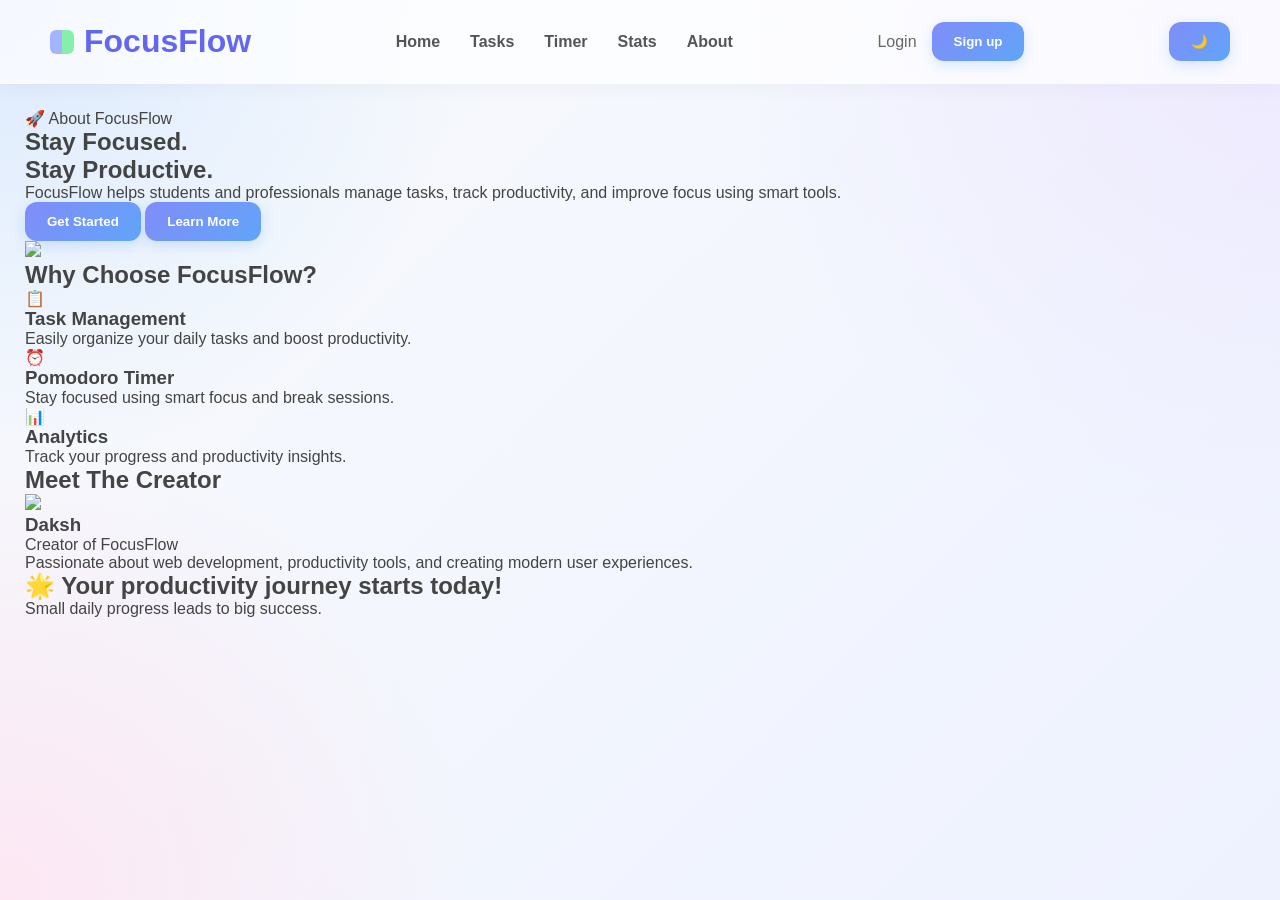
==== about.html @ 935001d3 "upload" ====
<!DOCTYPE html>
<html lang="en">
<head>
    <meta charset="UTF-8">
    <meta name="viewport" content="width=device-width, initial-scale=1.0">
    <title>about</title>
    <link rel="stylesheet" href="style3.css">

</head>
<body>
    <header class="header">
  <div class="logo">
    <div class="logo-box"></div> 
    <div>FocusFlow</div>
</div>
  <nav class="nav" id="navMenu">
    <a href="index.html">Home</a>
    <a href="tasks.html">Tasks</a>
    <a href="timer.html">Timer</a>
    <a href="stats.html">Stats</a>
    <a href="about.html">About</a>
  </nav>
  <div class="right">
    <a href="login.html" class="login">Login</a>
    <button class="signup"
onclick="window.location.href='signup.html'">
  Sign up
</button>
  </div>

  <div class="actions">
    <button id="themeToggle">🌙</button>
    <div class="menu-toggle" id="menuToggle"></div>
  </div>
</header>
<main class="container">

<!-- ABOUT HERO -->

<section class="about-hero">

  <div class="about-left">

    <div class="about-badge">
      🚀 About FocusFlow
    </div>

    <h1 class="about-title">

      Stay Focused.<br>
      Stay Productive.

    </h1>

    <p class="about-text">

      FocusFlow helps students and professionals
      manage tasks, track productivity,
      and improve focus using smart tools.

    </p>

    <div class="about-buttons">

      <button class="hero-btn" id="getStartedBtn">
  Get Started
</button>

<button class="hero-btn-outline" id="learnMoreBtn">
  Learn More
</button>

    </div>

  </div>

  <div class="about-right">

    <img
      src="https://cdn-icons-png.flaticon.com/512/4140/4140048.png"
      class="about-image"
    >

  </div>

</section>
<!-- FEATURES -->

<section class="features-section">

  <h2 class="section-title">

    Why Choose FocusFlow?

  </h2>

  <div class="features-grid">

    <!-- FEATURE -->

    <div class="feature-card">

      <div class="feature-icon">
        📋
      </div>

      <h3>Task Management</h3>

      <p>

        Easily organize your daily tasks
        and boost productivity.

      </p>

    </div>

    <!-- FEATURE -->

    <div class="feature-card">

      <div class="feature-icon">
        ⏰
      </div>

      <h3>Pomodoro Timer</h3>

      <p>

        Stay focused using smart
        focus and break sessions.

      </p>

    </div>

    <!-- FEATURE -->

    <div class="feature-card">

      <div class="feature-icon">
        📊
      </div>

      <h3>Analytics</h3>

      <p>

        Track your progress and
        productivity insights.

      </p>

    </div>

  </div>

</section>
<!-- TEAM SECTION -->

<section class="team-section">

  <h2 class="section-title">

    Meet The Creator

  </h2>

  <div class="team-card">

    <img
      src="https://cdn-icons-png.flaticon.com/512/3135/3135715.png"
      class="team-image"
    >

    <h3>

      Daksh

    </h3>

    <p>

      Creator of FocusFlow

    </p>

    <p class="team-desc">

      Passionate about web development,
      productivity tools, and creating
      modern user experiences.

    </p>

  </div>

</section>
<!-- MOTIVATION -->

<section class="motivation-section">

  <div class="motivation-card">

    <h2>

      🌟 Your productivity journey starts today!

    </h2>

    <p>

      Small daily progress leads to big success.

    </p>

  </div>

</section>

</main>

<script src="script3.js"></script>

</body>
</html>
---- style3.css ----
/* =========================
   GLOBAL RESET
========================= */

*{
  margin:0;
  padding:0;
  box-sizing:border-box;
  font-family:'Segoe UI',sans-serif;
}

/* =========================
   BODY / BACKGROUND
========================= */

body{
  min-height:100vh;
  color:#444;

  background:
    radial-gradient(circle at top left, #dbeafe 0%, transparent 30%),
    radial-gradient(circle at top right, #ede9fe 0%, transparent 35%),
    radial-gradient(circle at bottom left, #fce7f3 0%, transparent 30%),
    linear-gradient(135deg, #f8fafc, #eef2ff);

  background-attachment:fixed;
  overflow-x:hidden;
}

/* =========================
   HEADER
========================= */

.header{
  display:flex;
  align-items:center;
  justify-content:space-between;

  padding:22px 50px;

  background:rgba(255,255,255,0.7);

  backdrop-filter:blur(18px);

  border-bottom:1px solid rgba(255,255,255,0.4);

  position:sticky;
  top:0;
  z-index:100;

  box-shadow:0 4px 20px rgba(0,0,0,0.04);
}

/* =========================
   LOGO
========================= */

.logo{
  display:flex;
  align-items:center;
  gap:10px;

  font-size:2rem;
  font-weight:bold;

  color:#6366f1;
}

.logo-box{
  width:24px;
  height:24px;

  border-radius:6px;

  background:linear-gradient(
    to right,
    #a5b4fc 50%,
    #86efac 50%
  );
}

/* =========================
   NAVBAR
========================= */

.nav{
  display:flex;
  gap:30px;
}

.nav a{
  text-decoration:none;
  color:#555;
  font-weight:600;

  transition:0.3s;
}

.nav a:hover{
  color:#6366f1;
}

/* =========================
   RIGHT SECTION
========================= */

.right{
  display:flex;
  align-items:center;
  gap:15px;
}

.login{
  text-decoration:none;
  color:#666;
}

/* =========================
   BUTTONS
========================= */

button,
.primary,
.signup,
.secondary{
  padding:12px 22px;

  border:none;
  border-radius:12px;

  cursor:pointer;

  font-weight:600;

  transition:all 0.3s ease;
}

/* Primary */

button,
.primary,
.signup{
  background:linear-gradient(
    135deg,
    #818cf8,
    #60a5fa
  );

  color:white;

  box-shadow:0 4px 14px rgba(96,165,250,0.25);
}

button:hover,
.primary:hover,
.signup:hover{
  transform:translateY(-2px);

  box-shadow:0 8px 20px rgba(96,165,250,0.35);
}

/* Secondary */

.secondary{
  background:white;

  color:#6366f1;

  border:1px solid #c7d2fe;
}

/* =========================
   CONTAINER
========================= */

.container{
  padding:25px;
}

/* =========================
   CARD DESIGN
========================= */

.card,
.extra-card,
.chart-box,
.insights-box,
.summary,
.progress-section,
.settings-card{

  background:rgba(255,255,255,0.75);

  backdrop-filter:blur(14px);

  border:1px solid rgba(255,255,255,0.3);

  border-radius:22px;

  padding:25px;

  margin-bottom:20px;

  box-shadow:
    0 8px 30px rgba(0,0,0,0.06),
    inset 0 1px 1px rgba(255,255,255,0.5);

  transition:0.3s ease;
}

.card:hover{
  transform:translateY(-4px);

  box-shadow:
    0 12px 35px rgba(0,0,0,0.08),
    inset 0 1px 1px rgba(255,255,255,0.6);
}

/* =========================
   HERO SECTION
========================= */

.hero{
  text-align:center;
  padding:90px 20px;
}

.hero h1{
  font-size:3.5rem;
  margin-bottom:20px;

  color:#5f6ee6;
}

.hero p{
  color:#777;

  max-width:650px;

  margin:auto;

  line-height:1.7;
}

/* =========================
   TAGS
========================= */

.tags{
  display:flex;
  justify-content:center;
  gap:12px;

  margin-bottom:25px;
}

.tags span{
  background:#f5f7ff;

  padding:10px 18px;

  border-radius:30px;

  color:#6b7280;
}

/* =========================
   INPUTS
========================= */

input,
select{
  padding:12px;

  border-radius:10px;

  border:1px solid #e5e7eb;

  background:white;

  outline:none;
}

input:focus,
select:focus{
  border-color:#818cf8;

  box-shadow:0 0 0 4px rgba(129,140,248,0.15);
}

/* =========================
   INPUT BOX
========================= */

.input-box{
  display:flex;
  justify-content:center;
  gap:10px;

  margin-top:25px;
}

/* =========================
   TASKS
========================= */

.task-input{
  display:flex;
  gap:10px;

  margin-bottom:20px;
}

.task-item{
  background:#f9fafb;

  border-radius:14px;

  padding:15px;

  margin-bottom:12px;

  transition:0.3s;
}

.task-item:hover{
  transform:translateY(-2px);

  background:#f3f4f6;
}

.completed{
  text-decoration:line-through;
  opacity:0.6;
}

/* =========================
   PROGRESS BAR
========================= */

.progress-bar{
  width:100%;
  height:12px;

  background:#edf2f7;

  border-radius:20px;

  overflow:hidden;
}

#progressFill{
  height:100%;
  width:0%;

  background:linear-gradient(
    90deg,
    #a5b4fc,
    #93c5fd
  );
}

/* =========================
   TIMER PAGE
========================= */

.timer-container{
  text-align:center;
  padding:50px;
}

/* Big Circle */

.timer-circle{
  width:280px;
  height:280px;

  border-radius:50%;

  background:
    linear-gradient(
      145deg,
      rgba(255,255,255,0.8),
      rgba(255,255,255,0.4)
    );

  border:10px solid rgba(255,255,255,0.5);

  backdrop-filter:blur(15px);

  display:flex;
  justify-content:center;
  align-items:center;

  margin:30px auto;

  font-size:3.5rem;
  font-weight:bold;

  color:#5b67d8;

  box-shadow:
    0 10px 30px rgba(0,0,0,0.08),
    inset 0 2px 6px rgba(255,255,255,0.7);
}

.controls button,
.modes button{
  margin:8px;
}

/* =========================
   QUOTE
========================= */

.quote{
  margin-top:20px;

  color:#888;

  font-style:italic;
}

/* =========================
   STATS
========================= */

.stats-grid{
  display:grid;
  grid-template-columns:repeat(4,1fr);

  gap:20px;
}

.card p{
  font-size:24px;
  font-weight:bold;

  color:#7c8cf8;
}

.stats-top{
  display:flex;
  gap:20px;
}

/* Chart */

.chart{
  display:flex;
  align-items:flex-end;

  gap:10px;

  height:160px;
}

.bar{
  flex:1;

  background:linear-gradient(
    180deg,
    #c4b5fd,
    #93c5fd
  );

  border-radius:8px;

  color:white;

  display:flex;
  align-items:flex-end;
  justify-content:center;

  padding-bottom:6px;
}

/* =========================
   SETTINGS
========================= */

.settings-grid{
  display:grid;
  grid-template-columns:repeat(2,1fr);

  gap:20px;
}

/* =========================
   FOOTER
========================= */

.footer{
  display:grid;
  grid-template-columns:repeat(auto-fit,minmax(150px,1fr));

  gap:30px;

  padding:50px;

  background:rgba(255,255,255,0.5);

  margin-top:50px;
}

.footer h4{
  margin-bottom:12px;

  color:#555;
}

.footer p{
  color:#888;

  margin:6px 0;
}

/* =========================
   DARK MODE
========================= */

.dark{
  background:#1f2937;
  color:white;
}

.dark .card,
.dark .settings-card{
  background:#374151;
  color:white;
}

/* =========================
   MOBILE RESPONSIVE
========================= */

@media(max-width:768px){

  .header{
    flex-direction:column;
    gap:15px;
  }

  .nav{
    flex-wrap:wrap;
    justify-content:center;
  }

  .stats-grid,
  .settings-grid,
  .stats-top{
    grid-template-columns:1fr;
    flex-direction:column;
  }

  .hero h1{
    font-size:2.4rem;
  }

  .input-box,
  .task-input{
    flex-direction:column;
  }

  .timer-circle{
    width:220px;
    height:220px;

    font-size:2.7rem;
  }
}
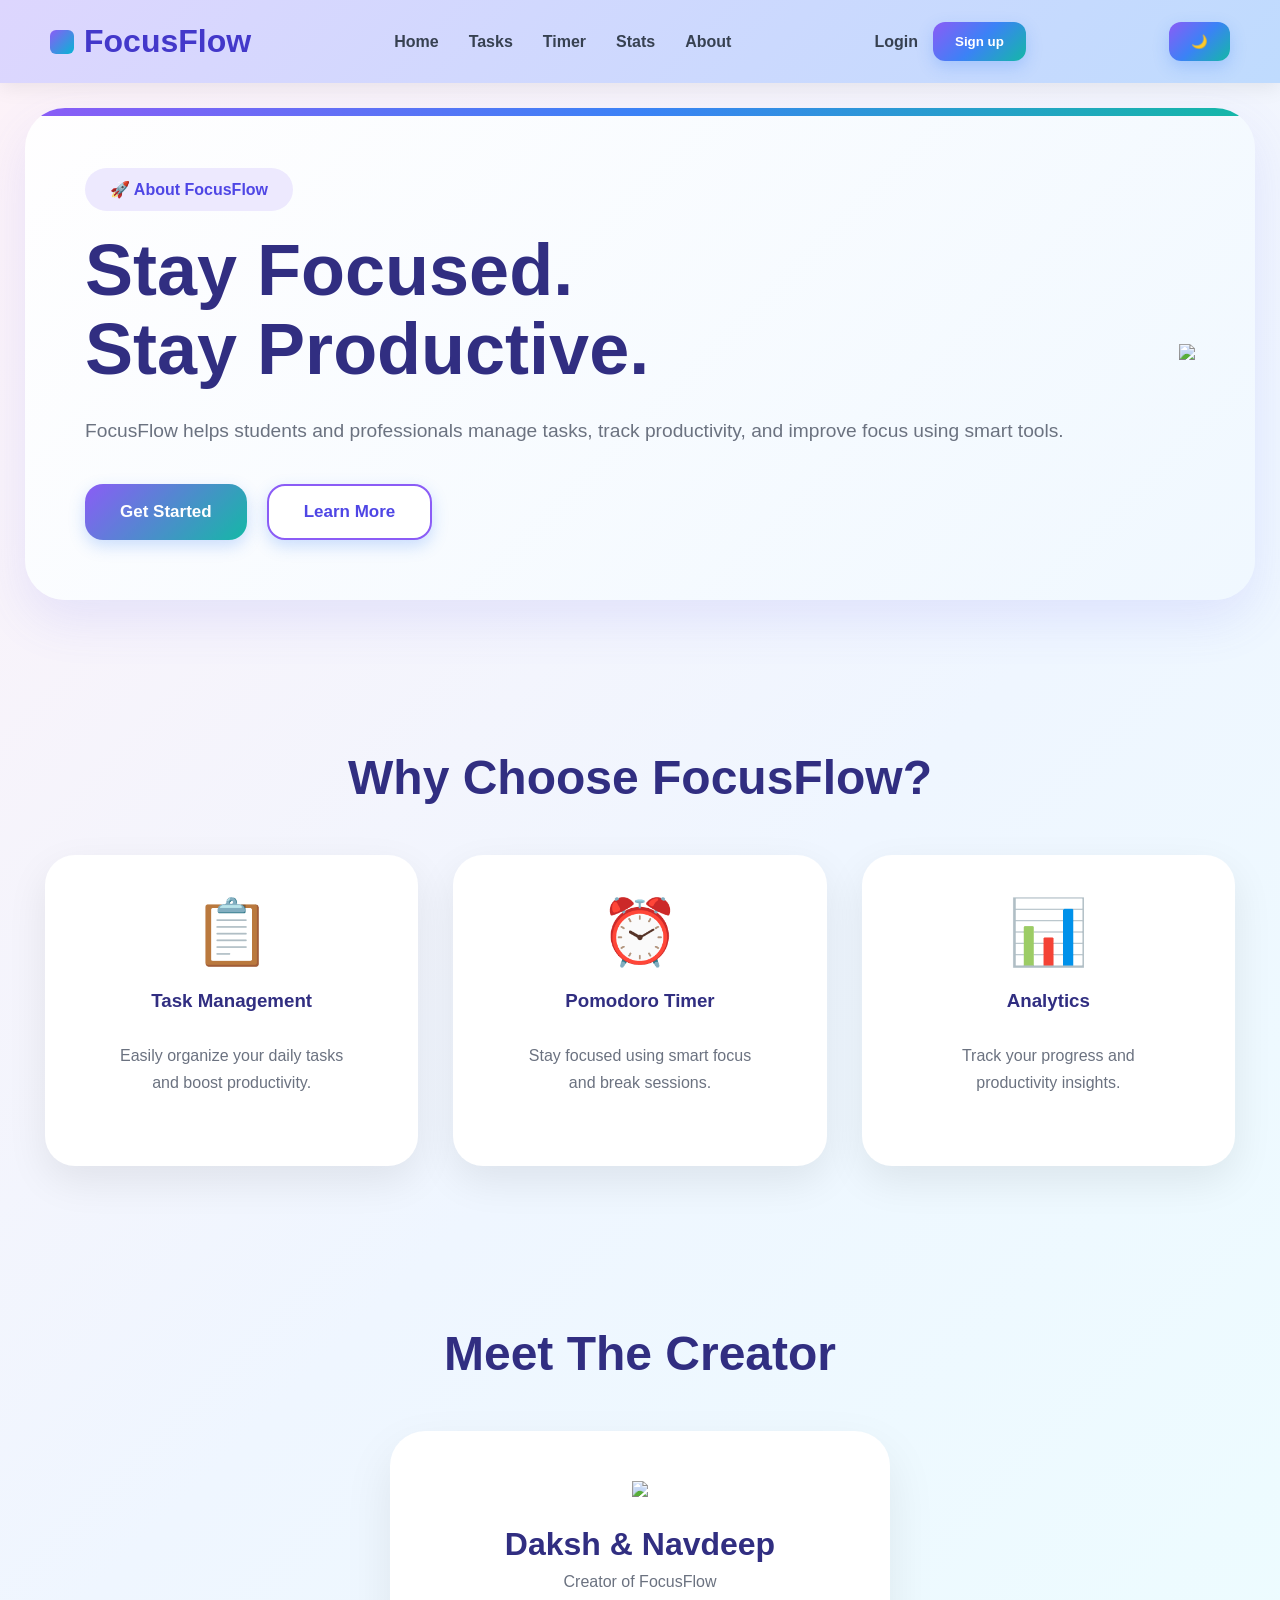
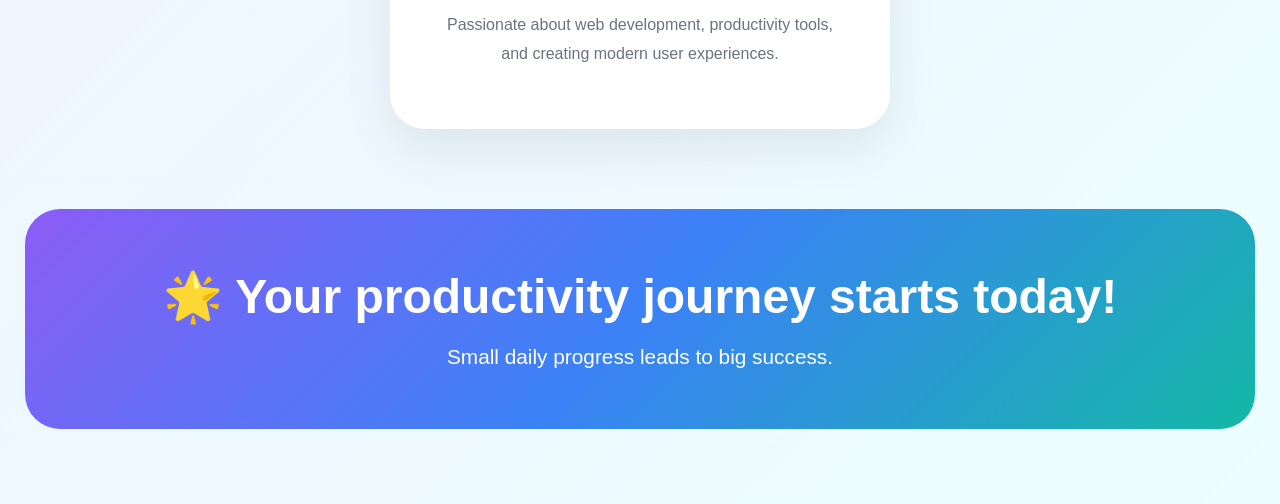
==== commit 5120f2bd: "Update about.html" ====
--- a/about.html
+++ b/about.html
@@ -175,7 +175,7 @@
 
     <h3>
 
-      Daksh
+      Daksh & Navdeep
 
     </h3>
 
@@ -223,4 +223,4 @@
 <script src="script3.js"></script>
 
 </body>
-</html>+</html>
--- a/style3.css
+++ b/style3.css
@@ -1,6 +1,10 @@
 /* =========================
    GLOBAL RESET
 ========================= */
+
+/* =========================================
+   GLOBAL RESET
+========================================= */
 
 *{
   margin:0;
@@ -9,159 +13,218 @@
   font-family:'Segoe UI',sans-serif;
 }
 
-/* =========================
-   BODY / BACKGROUND
-========================= */
+/* =========================================
+   BODY
+========================================= */
+
+
+#loader{
+
+  position:fixed;
+
+  top:0;
+  left:0;
+
+  width:100%;
+  height:100%;
+
+  background:white;
+
+  display:flex;
+  justify-content:center;
+  align-items:center;
+
+  z-index:9999;
+
+  font-size:3rem;
+
+  color:#4f46e5;
+}
 
 body{
+
   min-height:100vh;
+
   color:#444;
 
   background:
-    radial-gradient(circle at top left, #dbeafe 0%, transparent 30%),
-    radial-gradient(circle at top right, #ede9fe 0%, transparent 35%),
-    radial-gradient(circle at bottom left, #fce7f3 0%, transparent 30%),
-    linear-gradient(135deg, #f8fafc, #eef2ff);
+
+    linear-gradient(
+      135deg,
+      #fff1f2,
+      #eef2ff,
+      #ecfeff
+    );
 
   background-attachment:fixed;
+
   overflow-x:hidden;
 }
 
-/* =========================
+/* =========================================
    HEADER
-========================= */
+========================================= */
 
 .header{
+
   display:flex;
+
   align-items:center;
+
   justify-content:space-between;
 
   padding:22px 50px;
 
-  background:rgba(255,255,255,0.7);
-
-  backdrop-filter:blur(18px);
-
-  border-bottom:1px solid rgba(255,255,255,0.4);
+  background:
+
+    linear-gradient(
+      135deg,
+      #ddd6fe,
+      #bfdbfe
+    );
 
   position:sticky;
+
   top:0;
+
   z-index:100;
 
-  box-shadow:0 4px 20px rgba(0,0,0,0.04);
-}
-
-/* =========================
+  box-shadow:
+    0 4px 20px rgba(0,0,0,0.08);
+}
+
+/* =========================================
    LOGO
-========================= */
+========================================= */
 
 .logo{
+
   display:flex;
+
   align-items:center;
+
   gap:10px;
 
   font-size:2rem;
+
   font-weight:bold;
 
-  color:#6366f1;
+  color:#4338ca;
 }
 
 .logo-box{
+
   width:24px;
+
   height:24px;
 
   border-radius:6px;
 
-  background:linear-gradient(
-    to right,
-    #a5b4fc 50%,
-    #86efac 50%
-  );
-}
-
-/* =========================
+  background:
+
+    linear-gradient(
+      135deg,
+      #8b5cf6,
+      #06b6d4
+    );
+}
+
+/* =========================================
    NAVBAR
-========================= */
+========================================= */
 
 .nav{
+
   display:flex;
+
   gap:30px;
 }
 
 .nav a{
+
   text-decoration:none;
-  color:#555;
+
+  color:#374151;
+
   font-weight:600;
 
   transition:0.3s;
 }
 
 .nav a:hover{
-  color:#6366f1;
-}
-
-/* =========================
+
+  color:#7c3aed;
+}
+
+/* =========================================
    RIGHT SECTION
-========================= */
+========================================= */
 
 .right{
+
   display:flex;
+
   align-items:center;
+
   gap:15px;
 }
 
 .login{
+
   text-decoration:none;
-  color:#666;
-}
-
-/* =========================
+
+  color:#374151;
+
+  font-weight:600;
+}
+
+/* =========================================
    BUTTONS
-========================= */
-
-button,
-.primary,
-.signup,
-.secondary{
-  padding:12px 22px;
-
-  border:none;
-  border-radius:12px;
-
-  cursor:pointer;
-
-  font-weight:600;
-
-  transition:all 0.3s ease;
-}
-
-/* Primary */
+========================================= */
 
 button,
 .primary,
 .signup{
-  background:linear-gradient(
-    135deg,
-    #818cf8,
-    #60a5fa
-  );
+
+  padding:12px 22px;
+
+  border:none;
+
+  border-radius:12px;
+
+  cursor:pointer;
+
+  font-weight:600;
 
   color:white;
 
-  box-shadow:0 4px 14px rgba(96,165,250,0.25);
+  background:
+
+    linear-gradient(
+      135deg,
+      #8b5cf6,
+      #3b82f6,
+      #14b8a6
+    );
+
+  transition:0.3s ease;
+
+  box-shadow:
+    0 6px 16px rgba(59,130,246,0.25);
 }
 
 button:hover,
 .primary:hover,
 .signup:hover{
+
   transform:translateY(-2px);
 
-  box-shadow:0 8px 20px rgba(96,165,250,0.35);
-}
-
-/* Secondary */
+  box-shadow:
+    0 10px 24px rgba(59,130,246,0.35);
+}
 
 .secondary{
+
   background:white;
 
   color:#6366f1;
@@ -169,112 +232,205 @@
   border:1px solid #c7d2fe;
 }
 
-/* =========================
+/* =========================================
    CONTAINER
-========================= */
+========================================= */
 
 .container{
+
   padding:25px;
 }
 
-/* =========================
+/* =========================================
    CARD DESIGN
-========================= */
-
-.card,
-.extra-card,
-.chart-box,
-.insights-box,
-.summary,
-.progress-section,
-.settings-card{
-
-  background:rgba(255,255,255,0.75);
-
-  backdrop-filter:blur(14px);
-
-  border:1px solid rgba(255,255,255,0.3);
-
-  border-radius:22px;
-
-  padding:25px;
+========================================= */
+
+/* =========================================
+   HOME PAGE CARDS
+========================================= */
+
+.card{
+
+  position:relative;
+
+  overflow:hidden;
+
+  padding:40px;
+
+  margin-bottom:35px;
+
+  border-radius:30px;
+
+  background:
+
+    linear-gradient(
+      135deg,
+      rgba(255,255,255,0.95),
+      rgba(240,245,255,0.92)
+    );
+
+  border:1px solid rgba(255,255,255,0.5);
+
+  backdrop-filter:blur(20px);
+
+  box-shadow:
+    0 12px 35px rgba(99,102,241,0.12);
+
+  transition:0.4s ease;
+}
+
+/* Hover Effect */
+
+.card:hover{
+
+  transform:
+    translateY(-8px)
+    scale(1.01);
+
+  box-shadow:
+    0 18px 45px rgba(99,102,241,0.2);
+}
+
+/* Top Glow */
+
+.card::before{
+
+  content:"";
+
+  position:absolute;
+
+  top:0;
+  left:0;
+
+  width:100%;
+  height:8px;
+
+  background:
+
+    linear-gradient(
+      90deg,
+      #8b5cf6,
+      #3b82f6,
+      #06b6d4,
+      #14b8a6
+    );
+}
+
+/* Headings */
+
+.card h1{
+
+  font-size:4rem;
 
   margin-bottom:20px;
 
-  box-shadow:
-    0 8px 30px rgba(0,0,0,0.06),
-    inset 0 1px 1px rgba(255,255,255,0.5);
-
-  transition:0.3s ease;
-}
-
-.card:hover{
-  transform:translateY(-4px);
-
-  box-shadow:
-    0 12px 35px rgba(0,0,0,0.08),
-    inset 0 1px 1px rgba(255,255,255,0.6);
-}
-
-/* =========================
-   HERO SECTION
-========================= */
-
-.hero{
-  text-align:center;
-  padding:90px 20px;
-}
-
-.hero h1{
-  font-size:3.5rem;
+  color:#312e81;
+
+  letter-spacing:1px;
+}
+
+.card h2{
+
+  font-size:2.3rem;
+
   margin-bottom:20px;
 
-  color:#5f6ee6;
-}
-
-.hero p{
-  color:#777;
-
-  max-width:650px;
-
-  margin:auto;
-
-  line-height:1.7;
-}
-
-/* =========================
-   TAGS
-========================= */
-
-.tags{
-  display:flex;
-  justify-content:center;
-  gap:12px;
-
-  margin-bottom:25px;
-}
-
-.tags span{
-  background:#f5f7ff;
-
-  padding:10px 18px;
-
-  border-radius:30px;
+  color:#4338ca;
+}
+
+/* Paragraphs */
+
+.card p{
+
+  font-size:1.25rem;
+
+  line-height:1.8;
 
   color:#6b7280;
-}
-
-/* =========================
+
+  font-weight:500;
+}
+
+/* Stats Text */
+
+.card span{
+
+  color:#7c3aed;
+
+  font-weight:bold;
+
+  font-size:1.5rem;
+}
+
+/* Quick Stats Layout */
+
+.card:nth-child(2){
+
+  background:
+
+    linear-gradient(
+      135deg,
+      #f5f3ff,
+      #eff6ff,
+      #ecfeff
+    );
+}
+
+/* Welcome Card */
+
+.card:nth-child(1){
+
+  background:
+
+    linear-gradient(
+      135deg,
+      #ffffff,
+      #fdf4ff,
+      #eef2ff
+    );
+}
+
+
+/* =========================================
+   SMOOTH ENTRY ANIMATION
+========================================= */
+
+.card{
+
+  animation:fadeUp 0.8s ease;
+}
+
+@keyframes fadeUp{
+
+  from{
+
+    opacity:0;
+
+    transform:
+      translateY(30px);
+  }
+
+  to{
+
+    opacity:1;
+
+    transform:
+      translateY(0);
+  }
+}
+
+/* =========================================
    INPUTS
-========================= */
+========================================= */
 
 input,
 select{
+
   padding:12px;
 
   border-radius:10px;
 
-  border:1px solid #e5e7eb;
+  border:1px solid #dbeafe;
 
   background:white;
 
@@ -283,35 +439,43 @@
 
 input:focus,
 select:focus{
-  border-color:#818cf8;
-
-  box-shadow:0 0 0 4px rgba(129,140,248,0.15);
-}
-
-/* =========================
+
+  border-color:#8b5cf6;
+
+  box-shadow:
+    0 0 0 4px rgba(139,92,246,0.15);
+}
+
+/* =========================================
    INPUT BOX
-========================= */
+========================================= */
 
 .input-box{
+
   display:flex;
+
   justify-content:center;
+
   gap:10px;
 
   margin-top:25px;
 }
 
-/* =========================
+/* =========================================
    TASKS
-========================= */
+========================================= */
 
 .task-input{
+
   display:flex;
+
   gap:10px;
 
   margin-bottom:20px;
 }
 
 .task-item{
+
   background:#f9fafb;
 
   border-radius:14px;
@@ -324,25 +488,30 @@
 }
 
 .task-item:hover{
+
   transform:translateY(-2px);
 
-  background:#f3f4f6;
+  background:#eef2ff;
 }
 
 .completed{
+
   text-decoration:line-through;
+
   opacity:0.6;
 }
 
-/* =========================
+/* =========================================
    PROGRESS BAR
-========================= */
+========================================= */
 
 .progress-bar{
+
   width:100%;
+
   height:12px;
 
-  background:#edf2f7;
+  background:#e5e7eb;
 
   border-radius:20px;
 
@@ -350,104 +519,123 @@
 }
 
 #progressFill{
+
   height:100%;
+
   width:0%;
 
-  background:linear-gradient(
-    90deg,
-    #a5b4fc,
-    #93c5fd
-  );
-}
-
-/* =========================
+  background:
+
+    linear-gradient(
+      90deg,
+      #8b5cf6,
+      #06b6d4
+    );
+}
+
+/* =========================================
    TIMER PAGE
-========================= */
+========================================= */
 
 .timer-container{
+
   text-align:center;
+
   padding:50px;
 }
 
-/* Big Circle */
-
 .timer-circle{
+
   width:280px;
+
   height:280px;
 
   border-radius:50%;
 
   background:
+
     linear-gradient(
       145deg,
-      rgba(255,255,255,0.8),
-      rgba(255,255,255,0.4)
-    );
-
-  border:10px solid rgba(255,255,255,0.5);
-
-  backdrop-filter:blur(15px);
+      #ffffff,
+      #f3f4f6
+    );
+
+  border:10px solid #c4b5fd;
 
   display:flex;
+
   justify-content:center;
+
   align-items:center;
 
   margin:30px auto;
 
   font-size:3.5rem;
+
   font-weight:bold;
 
-  color:#5b67d8;
-
-  box-shadow:
-    0 10px 30px rgba(0,0,0,0.08),
-    inset 0 2px 6px rgba(255,255,255,0.7);
+  color:#5b21b6;
+
+  box-shadow:
+    0 10px 30px rgba(0,0,0,0.08);
 }
 
 .controls button,
 .modes button{
+
   margin:8px;
 }
 
-/* =========================
+/* =========================================
    QUOTE
-========================= */
+========================================= */
 
 .quote{
+
   margin-top:20px;
 
-  color:#888;
+  color:#6b7280;
 
   font-style:italic;
 }
 
-/* =========================
+/* =========================================
    STATS
-========================= */
+========================================= */
 
 .stats-grid{
+
   display:grid;
+
   grid-template-columns:repeat(4,1fr);
 
   gap:20px;
 }
 
 .card p{
+
   font-size:24px;
+
   font-weight:bold;
 
-  color:#7c8cf8;
+  color:#7c3aed;
 }
 
 .stats-top{
+
   display:flex;
+
   gap:20px;
 }
 
-/* Chart */
+/* =========================================
+   CHART
+========================================= */
 
 .chart{
+
   display:flex;
+
   align-items:flex-end;
 
   gap:10px;
@@ -456,116 +644,2236 @@
 }
 
 .bar{
+
   flex:1;
 
-  background:linear-gradient(
-    180deg,
-    #c4b5fd,
-    #93c5fd
-  );
+  background:
+
+    linear-gradient(
+      180deg,
+      #a78bfa,
+      #38bdf8
+    );
 
   border-radius:8px;
 
   color:white;
 
   display:flex;
+
   align-items:flex-end;
+
   justify-content:center;
 
   padding-bottom:6px;
 }
 
-/* =========================
+/* =========================================
    SETTINGS
-========================= */
+========================================= */
 
 .settings-grid{
+
   display:grid;
+
   grid-template-columns:repeat(2,1fr);
 
   gap:20px;
 }
 
-/* =========================
+/* =========================================
    FOOTER
-========================= */
+========================================= */
 
 .footer{
+
   display:grid;
-  grid-template-columns:repeat(auto-fit,minmax(150px,1fr));
+
+  grid-template-columns:
+    repeat(auto-fit,minmax(150px,1fr));
 
   gap:30px;
 
   padding:50px;
 
-  background:rgba(255,255,255,0.5);
-
   margin-top:50px;
+
+  background:
+
+    linear-gradient(
+      135deg,
+      #fce7f3,
+      #dbeafe,
+      #ccfbf1
+    );
+
+  border-top:1px solid #dbeafe;
 }
 
 .footer h4{
+
   margin-bottom:12px;
 
-  color:#555;
+  color:#374151;
 }
 
 .footer p{
-  color:#888;
+
+  color:#6b7280;
 
   margin:6px 0;
 }
 
-/* =========================
+/* =========================================
    DARK MODE
-========================= */
+========================================= */
 
 .dark{
-  background:#1f2937;
+
+  background:#111827;
+
   color:white;
 }
 
 .dark .card,
 .dark .settings-card{
-  background:#374151;
+
+  background:#1f2937;
+
   color:white;
 }
 
-/* =========================
+/* =========================================
    MOBILE RESPONSIVE
-========================= */
+========================================= */
 
 @media(max-width:768px){
 
   .header{
+
     flex-direction:column;
+
     gap:15px;
   }
 
   .nav{
+
     flex-wrap:wrap;
+
     justify-content:center;
   }
 
   .stats-grid,
   .settings-grid,
   .stats-top{
+
     grid-template-columns:1fr;
+
     flex-direction:column;
   }
 
   .hero h1{
+
     font-size:2.4rem;
   }
 
   .input-box,
   .task-input{
+
     flex-direction:column;
   }
 
   .timer-circle{
+
     width:220px;
+
     height:220px;
 
     font-size:2.7rem;
   }
+}
+
+/* =========================================
+   FEATURES SECTION
+========================================= */
+
+.features-section{
+
+  padding:80px 20px;
+
+  text-align:center;
+}
+
+.section-title{
+
+  font-size:2.5rem;
+
+  margin-bottom:50px;
+
+  color:#5b21b6;
+}
+
+.features-grid{
+
+  display:grid;
+
+  grid-template-columns:
+    repeat(auto-fit,minmax(280px,1fr));
+
+  gap:30px;
+}
+
+.feature-card{
+
+  background:white;
+
+  border-radius:24px;
+
+  overflow:hidden;
+
+  box-shadow:
+    0 10px 30px rgba(0,0,0,0.08);
+
+  transition:0.3s;
+}
+
+.feature-card:hover{
+
+  transform:translateY(-8px);
+}
+
+.feature-card img{
+
+  width:100%;
+
+  height:220px;
+
+  object-fit:cover;
+}
+
+.feature-card h3{
+
+  margin-top:20px;
+
+  color:#4f46e5;
+}
+
+.feature-card p{
+
+  padding:15px 20px 30px;
+
+  color:#666;
+
+  line-height:1.6;
+}
+
+/* =========================================
+   PREVIEW SECTION
+========================================= */
+
+.preview-section{
+
+  display:grid;
+
+  grid-template-columns:1fr 1fr;
+
+  gap:40px;
+
+  align-items:center;
+
+  padding:80px 20px;
+}
+
+.preview-left h2{
+
+  font-size:3rem;
+
+  margin-bottom:20px;
+
+  color:#4338ca;
+}
+
+.preview-left p{
+
+  color:#666;
+
+  line-height:1.8;
+
+  margin-bottom:25px;
+}
+
+.preview-right img{
+
+  width:100%;
+
+  border-radius:24px;
+
+  box-shadow:
+    0 12px 30px rgba(0,0,0,0.12);
+}
+
+/* =========================================
+   MOBILE
+========================================= */
+
+@media(max-width:768px){
+
+  .preview-section{
+
+    grid-template-columns:1fr;
+  }
+
+  .preview-left{
+
+    text-align:center;
+  }
+
+  .preview-left h2{
+
+    font-size:2.2rem;
+  }
+}
+
+
+/* =========================================
+   DEMO POPUP
+========================================= */
+
+.demo-popup{
+
+  position:fixed;
+
+  top:0;
+  left:0;
+
+  width:100%;
+  height:100%;
+
+  background:
+    rgba(0,0,0,0.4);
+
+  display:none;
+
+  justify-content:center;
+
+  align-items:center;
+
+  z-index:999;
+}
+
+.demo-box{
+
+  width:400px;
+
+  background:white;
+
+  padding:35px;
+
+  border-radius:24px;
+
+  text-align:center;
+
+  position:relative;
+
+  box-shadow:
+    0 12px 40px rgba(0,0,0,0.2);
+
+  animation:popupShow 0.4s ease;
+}
+
+.demo-box h2{
+
+  margin-bottom:15px;
+
+  color:#4f46e5;
+}
+
+.demo-box p{
+
+  margin-bottom:20px;
+
+  color:#666;
+}
+
+.demo-box input{
+
+  width:100%;
+
+  padding:12px;
+
+  margin-bottom:15px;
+
+  border-radius:10px;
+
+  border:1px solid #ddd;
+}
+
+.close-btn{
+
+  position:absolute;
+
+  top:15px;
+  right:20px;
+
+  cursor:pointer;
+
+  font-size:20px;
+
+  color:#555;
+}
+
+/* Animation */
+
+@keyframes popupShow{
+
+  from{
+
+    transform:
+      scale(0.7);
+
+    opacity:0;
+  }
+
+  to{
+
+    transform:
+      scale(1);
+
+    opacity:1;
+  }
+}
+
+/* =========================================
+   TASK PAGE
+========================================= */
+
+.task-card{
+
+  padding:40px;
+}
+
+.task-title{
+
+  font-size:3rem;
+
+  margin-bottom:30px;
+
+  color:#4338ca;
+}
+
+.task-input{
+
+  display:flex;
+
+  flex-wrap:wrap;
+
+  gap:15px;
+
+  margin-bottom:25px;
+}
+
+.task-input input,
+.task-input select{
+
+  flex:1;
+
+  min-width:150px;
+}
+
+
+
+/* =========================================
+   SEARCH BOX
+========================================= */
+
+.search-wrapper{
+
+  position:relative;
+
+  margin:40px 0;
+}
+
+.search-icon{
+
+  position:absolute;
+
+  left:25px;
+
+  top:50%;
+
+  transform:translateY(-50%);
+
+  font-size:24px;
+}
+
+.search-box{
+
+  width:100%;
+
+  padding:22px 22px 22px 70px;
+
+  border:none;
+
+  border-radius:25px;
+
+  font-size:18px;
+
+  background:white;
+
+  box-shadow:
+    0 10px 25px rgba(0,0,0,0.08);
+}
+
+.search-box:focus{
+
+  outline:none;
+
+  box-shadow:
+    0 10px 35px rgba(99,102,241,0.2);
+}
+
+/* =========================================
+   TASK INPUT AREA
+========================================= */
+
+.task-input{
+
+  display:grid;
+
+  grid-template-columns:
+    repeat(auto-fit,minmax(200px,1fr));
+
+  gap:20px;
+
+  margin-top:30px;
+
+  margin-bottom:35px;
+}
+
+.task-input input,
+.task-input select{
+
+  padding:18px;
+
+  border:none;
+
+  border-radius:18px;
+
+  background:white;
+
+  font-size:16px;
+
+  box-shadow:
+    0 10px 25px rgba(0,0,0,0.08);
+
+  transition:0.3s;
+}
+
+.task-input input:focus,
+.task-input select:focus{
+
+  outline:none;
+
+  transform:scale(1.02);
+
+  box-shadow:
+    0 10px 30px rgba(99,102,241,0.2);
+}
+
+/* ADD BUTTON */
+
+.task-input button{
+
+  border:none;
+
+  border-radius:18px;
+
+  background:
+
+    linear-gradient(
+      135deg,
+      #8b5cf6,
+      #3b82f6,
+      #14b8a6
+    );
+
+  color:white;
+
+  font-size:18px;
+
+  font-weight:bold;
+
+  cursor:pointer;
+
+  transition:0.3s ease;
+
+  box-shadow:
+    0 10px 25px rgba(59,130,246,0.2);
+}
+
+.task-input button:hover{
+
+  transform:
+    translateY(-5px)
+    scale(1.05);
+}
+
+/* TASK LIST */
+
+/* =========================================
+   TASK LIST
+========================================= */
+
+#taskList{
+
+  margin-top:40px;
+
+  list-style:none;
+
+  padding:0;
+}
+
+#taskList li{
+
+  background:white;
+
+  margin:20px 0;
+
+  padding:25px;
+
+  border-radius:25px;
+
+  display:flex;
+
+  justify-content:space-between;
+
+  align-items:center;
+
+  flex-wrap:wrap;
+
+  gap:20px;
+
+  box-shadow:
+    0 15px 35px rgba(0,0,0,0.08);
+
+  transition:0.3s ease;
+}
+
+#taskList li:hover{
+
+  transform:translateY(-5px);
+
+  box-shadow:
+    0 20px 40px rgba(99,102,241,0.15);
+}
+.task-item:hover{
+
+  transform:translateY(-4px);
+}
+
+.task-left{
+
+  display:flex;
+
+  flex-direction:column;
+
+  gap:8px;
+}
+
+.task-name{
+
+  font-size:1.3rem;
+
+  font-weight:bold;
+
+  color:#4f46e5;
+}
+
+.task-meta{
+
+  font-size:14px;
+
+  color:#666;
+}
+
+.priority{
+
+  padding:5px 12px;
+
+  border-radius:20px;
+
+  color:white;
+
+  font-size:12px;
+
+  font-weight:bold;
+
+  width:fit-content;
+}
+
+.high{
+
+  background:#ef4444;
+}
+
+.medium{
+
+  background:#f59e0b;
+}
+
+.low{
+
+  background:#10b981;
+}
+
+/* EXTRA GRID */
+
+.extra-grid{
+
+  display:grid;
+
+  grid-template-columns:
+    repeat(auto-fit,minmax(250px,1fr));
+
+  gap:20px;
+
+  margin-top:30px;
+}
+
+.extra-card{
+
+  text-align:center;
+}
+
+/* EMPTY */
+
+#emptyMsg{
+
+  margin-top:20px;
+
+  font-size:1.4rem;
+
+  color:#7c3aed;
+}
+/* Stats Graph Animation */
+.bar{
+
+  animation:growBar 1s ease;
+}
+
+@keyframes growBar{
+
+  from{
+
+    height:0;
+  }
+
+  to{
+
+    height:100%;
+  }
+}
+
+
+/* Smooth Scrolling */
+html{
+
+  scroll-behavior:smooth;
+
+}
+
+
+
+
+/* =========================================
+   LIVE CLOCK DESIGN
+========================================= */
+
+#liveClock{
+
+  padding:10px 15px;
+
+  border-radius:10px;
+
+  background:
+
+    linear-gradient(
+      135deg,
+      rgba(139,92,246,0.95),
+      rgba(59,130,246,0.9),
+      rgba(20,184,166,0.9)
+    );
+
+  color:white;
+
+  font-size:14px;
+
+  font-weight:bold;
+
+  letter-spacing:1px;
+
+  box-shadow:
+    0 10px 25px rgba(59,130,246,0.28);
+
+  backdrop-filter:blur(12px);
+
+  border:
+    2px solid rgba(255,255,255,0.2);
+
+  transition:0.4s ease;
+
+  animation:
+    glowClock 3s infinite alternate;
+}
+
+/* HOVER EFFECT */
+
+#liveClock:hover{
+
+  transform:
+    translateY(-3px)
+    scale(1.03);
+
+  box-shadow:
+    0 14px 35px rgba(59,130,246,0.4);
+}
+
+/* GLOW ANIMATION */
+
+@keyframes glowClock{
+
+  from{
+
+    box-shadow:
+      0 0 15px rgba(139,92,246,0.4);
+  }
+
+  to{
+
+    box-shadow:
+      0 0 30px rgba(20,184,166,0.55);
+  }
+}
+
+/* =========================================
+   HERO SECTION
+========================================= */
+
+.hero-section{
+
+  display:grid;
+
+  grid-template-columns:1.2fr 1fr;
+
+  gap:60px;
+
+  align-items:center;
+
+  padding:70px 50px;
+
+  margin:40px 0;
+
+  border-radius:40px;
+
+  background:
+
+    linear-gradient(
+      135deg,
+      rgba(255,255,255,0.95),
+      rgba(240,245,255,0.92)
+    );
+
+  box-shadow:
+    0 20px 50px rgba(99,102,241,0.12);
+
+  position:relative;
+
+  overflow:hidden;
+}
+
+/* TOP LINE */
+
+.hero-section::before{
+
+  content:\"\";
+
+  position:absolute;
+
+  top:0;
+  left:0;
+
+  width:100%;
+  height:8px;
+
+  background:
+
+    linear-gradient(
+      90deg,
+      #8b5cf6,
+      #3b82f6,
+      #14b8a6
+    );
+}
+
+/* LEFT */
+
+.hero-left h1{
+
+  font-size:5rem;
+
+  line-height:1.1;
+
+  margin:20px 0;
+
+  color:#312e81;
+}
+
+.hero-left p{
+
+  font-size:1.2rem;
+
+  line-height:1.8;
+
+  color:#6b7280;
+}
+
+/* BADGE */
+
+.hero-badge{
+
+  display:inline-block;
+
+  padding:12px 22px;
+
+  border-radius:40px;
+
+  background:
+
+    linear-gradient(
+      135deg,
+      #ede9fe,
+      #dbeafe
+    );
+
+  color:#4f46e5;
+
+  font-weight:bold;
+}
+
+/* BUTTONS */
+
+.hero-buttons{
+
+  display:flex;
+
+  gap:20px;
+
+  margin-top:35px;
+}
+
+.hero-primary{
+
+  padding:16px 30px;
+
+  border:none;
+
+  border-radius:18px;
+
+  background:
+
+    linear-gradient(
+      135deg,
+      #8b5cf6,
+      #3b82f6
+    );
+
+  color:white;
+
+  font-size:18px;
+
+  font-weight:bold;
+
+  cursor:pointer;
+
+  transition:0.3s;
+}
+
+.hero-primary:hover{
+
+  transform:translateY(-5px);
+}
+
+.hero-secondary{
+
+  padding:16px 30px;
+
+  border:none;
+
+  border-radius:18px;
+
+  background:white;
+
+  color:#4f46e5;
+
+  font-size:18px;
+
+  font-weight:bold;
+
+  cursor:pointer;
+}
+
+/* STATS */
+
+.hero-stats{
+
+  display:flex;
+
+  gap:25px;
+
+  margin-top:45px;
+}
+
+.stat-box{
+
+  background:white;
+
+  padding:20px;
+
+  border-radius:20px;
+
+  min-width:130px;
+
+  text-align:center;
+
+  box-shadow:
+    0 10px 25px rgba(0,0,0,0.08);
+}
+
+.stat-box h2{
+
+  color:#4f46e5;
+
+  font-size:2rem;
+}
+
+/* RIGHT SIDE */
+
+.dashboard-preview{
+
+  display:flex;
+
+  flex-direction:column;
+
+  gap:25px;
+}
+
+.mini-card{
+
+  background:white;
+
+  padding:30px;
+
+  border-radius:24px;
+
+  box-shadow:
+    0 15px 35px rgba(0,0,0,0.08);
+
+  transition:0.3s;
+}
+
+.mini-card:hover{
+
+  transform:
+    translateY(-6px)
+    scale(1.02);
+}
+
+.mini-card h3{
+
+  margin-bottom:10px;
+
+  color:#4338ca;
+}
+
+/* MOBILE */
+
+@media(max-width:900px){
+
+  .hero-section{
+
+    grid-template-columns:1fr;
+
+    text-align:center;
+  }
+
+  .hero-buttons,
+  .hero-stats{
+
+    justify-content:center;
+
+    flex-wrap:wrap;
+  }
+
+  .hero-left h1{
+
+    font-size:3.5rem;
+  }
+}
+
+/* =========================================
+   QUICK STATS SECTION
+========================================= */
+
+.stats-section{
+
+  margin:50px 0;
+
+  padding:50px;
+
+  border-radius:35px;
+
+  background:
+
+    linear-gradient(
+      135deg,
+      rgba(255,255,255,0.95),
+      rgba(240,248,255,0.9)
+    );
+
+  box-shadow:
+    0 20px 50px rgba(99,102,241,0.12);
+
+  position:relative;
+
+  overflow:hidden;
+}
+
+/* TOP GLOW */
+
+.stats-section::before{
+
+  content:"";
+
+  position:absolute;
+
+  top:0;
+  left:0;
+
+  width:100%;
+  height:8px;
+
+  background:
+
+    linear-gradient(
+      90deg,
+      #8b5cf6,
+      #3b82f6,
+      #14b8a6
+    );
+}
+
+/* TITLE */
+
+.stats-title{
+
+  font-size:3rem;
+
+  color:#312e81;
+
+  margin-bottom:40px;
+}
+
+/* GRID */
+
+.stats-grid{
+
+  display:grid;
+
+  grid-template-columns:
+    repeat(auto-fit,minmax(260px,1fr));
+
+  gap:30px;
+}
+
+/* CARD */
+
+.stats-card{
+
+  background:white;
+
+  padding:35px;
+
+  border-radius:28px;
+
+  text-align:center;
+
+  transition:0.4s ease;
+
+  box-shadow:
+    0 15px 35px rgba(0,0,0,0.08);
+
+  position:relative;
+
+  overflow:hidden;
+}
+
+/* HOVER EFFECT */
+
+.stats-card:hover{
+
+  transform:
+    translateY(-10px)
+    scale(1.03);
+
+  box-shadow:
+    0 20px 45px rgba(99,102,241,0.2);
+}
+
+/* ICON */
+
+.stats-icon{
+
+  font-size:3rem;
+
+  margin-bottom:20px;
+}
+
+/* NUMBER */
+
+.stats-card h1{
+
+  font-size:4rem;
+
+  color:#4f46e5;
+
+  margin:15px 0;
+}
+
+/* TITLE */
+
+.stats-card h3{
+
+  font-size:1.5rem;
+
+  color:#312e81;
+}
+
+/* DESCRIPTION */
+
+.stats-card p{
+
+  color:#6b7280;
+
+  line-height:1.6;
+}
+
+/* =========================================
+   TIMER PAGE PREMIUM DESIGN
+========================================= */
+
+.timer-section{
+
+  max-width:900px;
+
+  margin:50px auto;
+
+  padding:50px;
+
+  border-radius:40px;
+
+  background:
+
+    linear-gradient(
+      135deg,
+      rgba(255,255,255,0.95),
+      rgba(240,245,255,0.92)
+    );
+
+  box-shadow:
+    0 20px 50px rgba(99,102,241,0.15);
+
+  position:relative;
+
+  overflow:hidden;
+
+  text-align:center;
+}
+
+/* TOP GLOW LINE */
+
+.timer-section::before{
+
+  content:"";
+
+  position:absolute;
+
+  top:0;
+  left:0;
+
+  width:100%;
+  height:8px;
+
+  background:
+
+    linear-gradient(
+      90deg,
+      #8b5cf6,
+      #3b82f6,
+      #14b8a6
+    );
+}
+
+/* HEADER */
+
+.timer-heading{
+
+  font-size:4rem;
+
+  color:#312e81;
+
+  margin:20px 0;
+}
+
+.timer-subtitle{
+
+  color:#6b7280;
+
+  font-size:1.2rem;
+
+  margin-bottom:35px;
+}
+
+/* BADGE */
+
+.timer-badge{
+
+  display:inline-block;
+
+  padding:12px 24px;
+
+  border-radius:40px;
+
+  background:
+
+    linear-gradient(
+      135deg,
+      #ede9fe,
+      #dbeafe
+    );
+
+  color:#4f46e5;
+
+  font-weight:bold;
+}
+
+/* =========================================
+   TASK HERO
+========================================= */
+
+.task-hero{
+
+  display:flex;
+
+  justify-content:space-between;
+
+  align-items:center;
+
+  gap:40px;
+
+  margin-bottom:50px;
+
+  flex-wrap:wrap;
+}
+
+.hero-left{
+
+  flex:1;
+}
+
+.hero-badge{
+
+  display:inline-block;
+
+  padding:12px 24px;
+
+  border-radius:40px;
+
+  background:
+
+    linear-gradient(
+      135deg,
+      #ede9fe,
+      #dbeafe
+    );
+
+  color:#4f46e5;
+
+  font-weight:bold;
+
+  margin-bottom:20px;
+}
+
+.hero-title{
+
+  font-size:4rem;
+
+  color:#312e81;
+
+  margin-bottom:20px;
+}
+
+.hero-text{
+
+  font-size:1.2rem;
+
+  color:#6b7280;
+
+  line-height:1.7;
+}
+
+.hero-image{
+
+  width:260px;
+
+  animation:floatImage 3s ease-in-out infinite;
+}
+
+@keyframes floatImage{
+
+  0%{
+    transform:translateY(0px);
+  }
+
+  50%{
+    transform:translateY(-15px);
+  }
+
+  100%{
+    transform:translateY(0px);
+  }
+}
+
+
+/* =========================================
+   FILTER BUTTONS
+========================================= */
+
+.filters{
+
+  display:flex;
+
+  gap:20px;
+
+  margin:35px 0;
+
+  flex-wrap:wrap;
+}
+
+.filters button{
+
+  padding:16px 35px;
+
+  border:none;
+
+  border-radius:18px;
+
+  background:
+
+    linear-gradient(
+      135deg,
+      #8b5cf6,
+      #3b82f6,
+      #14b8a6
+    );
+
+  color:white;
+
+  font-size:17px;
+
+  font-weight:bold;
+
+  cursor:pointer;
+
+  transition:0.3s ease;
+
+  box-shadow:
+    0 10px 25px rgba(59,130,246,0.2);
+}
+
+.filters button:hover{
+
+  transform:
+    translateY(-5px)
+    scale(1.05);
+}
+
+/* BACKGROUND EFFECT */
+
+body{
+
+  background:
+
+    linear-gradient(
+      135deg,
+      #fdf2f8,
+      #eff6ff,
+      #ecfeff
+    );
+}
+
+
+/* =========================================
+   STATS HERO stats page
+========================================= */
+
+.stats-hero{
+
+  display:flex;
+
+  justify-content:space-between;
+
+  align-items:center;
+
+  gap:50px;
+
+  flex-wrap:wrap;
+
+  margin-bottom:60px;
+
+  padding:50px;
+
+  border-radius:40px;
+
+  background:
+
+    linear-gradient(
+      135deg,
+      rgba(255,255,255,0.95),
+      rgba(240,248,255,0.92)
+    );
+
+  box-shadow:
+    0 20px 50px rgba(99,102,241,0.12);
+
+  position:relative;
+
+  overflow:hidden;
+}
+
+/* TOP LINE */
+
+.stats-hero::before{
+
+  content:"";
+
+  position:absolute;
+
+  top:0;
+  left:0;
+
+  width:100%;
+  height:8px;
+
+  background:
+
+    linear-gradient(
+      90deg,
+      #8b5cf6,
+      #3b82f6,
+      #14b8a6
+    );
+}
+
+/* LEFT */
+
+.stats-left{
+
+  flex:1;
+}
+
+/* BADGE */
+
+.stats-badge{
+
+  display:inline-block;
+
+  padding:12px 24px;
+
+  border-radius:40px;
+
+  background:
+
+    linear-gradient(
+      135deg,
+      #ede9fe,
+      #dbeafe
+    );
+
+  color:#4f46e5;
+
+  font-weight:bold;
+
+  margin-bottom:20px;
+}
+
+/* TITLE */
+
+.stats-title{
+
+  font-size:4rem;
+
+  color:#312e81;
+
+  margin-bottom:20px;
+}
+
+/* TEXT */
+
+.stats-text{
+
+  font-size:1.2rem;
+
+  color:#6b7280;
+
+  line-height:1.8;
+}
+
+/* IMAGE */
+
+.stats-image{
+
+  width:300px;
+
+  animation:floatStats 3s ease-in-out infinite;
+}
+
+@keyframes floatStats{
+
+  0%{
+    transform:translateY(0px);
+  }
+
+  50%{
+    transform:translateY(-15px);
+  }
+
+  100%{
+    transform:translateY(0px);
+  }
+}
+
+/* =========================================
+   ANALYTICS SECTION
+========================================= */
+
+.analytics-grid{
+
+  display:grid;
+
+  grid-template-columns:
+    repeat(auto-fit,minmax(350px,1fr));
+
+  gap:35px;
+
+  margin-bottom:60px;
+}
+
+/* CARD */
+
+.analytics-card{
+
+  background:white;
+
+  padding:35px;
+
+  border-radius:35px;
+
+  box-shadow:
+    0 20px 45px rgba(0,0,0,0.08);
+
+  transition:0.3s ease;
+}
+
+.analytics-card:hover{
+
+  transform:
+    translateY(-8px)
+    scale(1.02);
+}
+
+/* TITLE */
+
+.analytics-card h2{
+
+  color:#312e81;
+
+  margin-bottom:30px;
+
+  font-size:2rem;
+}
+
+/* =========================================
+   INSIGHTS stats page
+========================================= */
+
+.insights-card{
+
+  display:flex;
+
+  flex-direction:column;
+
+  justify-content:center;
+}
+
+.insight-item{
+
+  padding:18px;
+
+  margin:12px 0;
+
+  border-radius:18px;
+
+  background:#f5f3ff;
+
+  color:#4f46e5;
+
+  font-size:18px;
+
+  font-weight:bold;
+
+  transition:0.3s;
+}
+
+.insight-item:hover{
+
+  transform:translateX(10px);
+
+  background:#ede9fe;
+}
+
+/* =========================================
+   PREMIUM STATS CARDS
+========================================= */
+
+.stats-cards{
+
+  display:grid;
+
+  grid-template-columns:
+    repeat(auto-fit,minmax(220px,1fr));
+
+  gap:30px;
+
+  margin-bottom:60px;
+}
+
+/* CARD */
+
+.premium-card{
+
+  background:white;
+
+  padding:40px;
+
+  border-radius:30px;
+
+  text-align:center;
+
+  box-shadow:
+    0 15px 35px rgba(0,0,0,0.08);
+
+  transition:0.3s ease;
+}
+
+.premium-card:hover{
+
+  transform:
+    translateY(-10px)
+    scale(1.03);
+}
+
+/* ICON */
+
+.card-icon{
+
+  font-size:3rem;
+
+  margin-bottom:20px;
+}
+
+/* NUMBER */
+
+.premium-card h1{
+
+  color:#4f46e5;
+
+  font-size:4rem;
+}
+
+/* TITLE */
+
+.premium-card h3{
+
+  color:#312e81;
+
+  margin-bottom:15px;
+}
+
+/* =========================================
+   PROGRESS SECTION stats page
+========================================= */
+
+.progress-section{
+
+  margin-top:50px;
+}
+
+.progress-bar{
+
+  width:100%;
+
+  height:25px;
+
+  background:#e5e7eb;
+
+  border-radius:30px;
+
+  overflow:hidden;
+
+  margin:20px 0;
+}
+
+#progressFill{
+
+  width:70%;
+
+  height:100%;
+
+  background:
+
+    linear-gradient(
+      90deg,
+      #8b5cf6,
+      #3b82f6,
+      #14b8a6
+    );
+
+  border-radius:30px;
+
+  animation:progressMove 2s ease;
+}
+
+@keyframes progressMove{
+
+  from{
+    width:0;
+  }
+}
+
+/* =========================================
+   ABOUT PAGE
+========================================= */
+
+/* HERO SECTION */
+
+.about-hero{
+
+  display:flex;
+
+  justify-content:space-between;
+
+  align-items:center;
+
+  gap:50px;
+
+  flex-wrap:wrap;
+
+  padding:60px;
+
+  border-radius:40px;
+
+  background:
+
+    linear-gradient(
+      135deg,
+      rgba(255,255,255,0.95),
+      rgba(240,248,255,0.92)
+    );
+
+  box-shadow:
+    0 20px 50px rgba(99,102,241,0.12);
+
+  margin-bottom:70px;
+
+  position:relative;
+
+  overflow:hidden;
+}
+
+/* TOP COLOR LINE */
+
+.about-hero::before{
+
+  content:"";
+
+  position:absolute;
+
+  top:0;
+  left:0;
+
+  width:100%;
+  height:8px;
+
+  background:
+
+    linear-gradient(
+      90deg,
+      #8b5cf6,
+      #3b82f6,
+      #14b8a6
+    );
+}
+
+/* LEFT */
+
+.about-left{
+
+  flex:1;
+}
+
+/* BADGE */
+
+.about-badge{
+
+  display:inline-block;
+
+  padding:12px 25px;
+
+  border-radius:40px;
+
+  background:#ede9fe;
+
+  color:#4f46e5;
+
+  font-weight:bold;
+
+  margin-bottom:20px;
+}
+
+/* TITLE */
+
+.about-title{
+
+  font-size:4.5rem;
+
+  line-height:1.1;
+
+  color:#312e81;
+
+  margin-bottom:25px;
+}
+
+/* TEXT */
+
+.about-text{
+
+  font-size:1.2rem;
+
+  line-height:1.8;
+
+  color:#6b7280;
+
+  margin-bottom:35px;
+}
+
+/* BUTTONS */
+
+.about-buttons{
+
+  display:flex;
+
+  gap:20px;
+
+  flex-wrap:wrap;
+}
+
+/* BUTTON */
+
+.hero-btn{
+
+  padding:16px 35px;
+
+  border:none;
+
+  border-radius:18px;
+
+  background:
+
+    linear-gradient(
+      135deg,
+      #8b5cf6,
+      #14b8a6
+    );
+
+  color:white;
+
+  font-size:17px;
+
+  font-weight:bold;
+
+  cursor:pointer;
+
+  transition:0.3s;
+}
+
+.hero-btn:hover{
+
+  transform:translateY(-5px);
+
+  box-shadow:
+    0 15px 30px rgba(99,102,241,0.3);
+}
+
+/* OUTLINE BUTTON */
+
+.hero-btn-outline{
+
+  padding:16px 35px;
+
+  border-radius:18px;
+
+  border:2px solid #8b5cf6;
+
+  background:white;
+
+  color:#4f46e5;
+
+  font-size:17px;
+
+  font-weight:bold;
+
+  cursor:pointer;
+
+  transition:0.3s;
+}
+
+.hero-btn-outline:hover{
+
+  background:#ede9fe;
+}
+
+/* IMAGE */
+
+.about-image{
+
+  width:350px;
+
+  animation:floatImage 3s ease-in-out infinite;
+}
+
+@keyframes floatImage{
+
+  0%{
+    transform:translateY(0px);
+  }
+
+  50%{
+    transform:translateY(-15px);
+  }
+
+  100%{
+    transform:translateY(0px);
+  }
+}
+
+/* =========================================
+   FEATURES
+========================================= */
+
+.features-section{
+
+  margin-bottom:80px;
+}
+
+.section-title{
+
+  text-align:center;
+
+  font-size:3rem;
+
+  color:#312e81;
+
+  margin-bottom:50px;
+}
+
+/* GRID */
+
+.features-grid{
+
+  display:grid;
+
+  grid-template-columns:
+    repeat(auto-fit,minmax(250px,1fr));
+
+  gap:35px;
+}
+
+/* CARD */
+
+.feature-card{
+
+  background:white;
+
+  padding:40px;
+
+  border-radius:30px;
+
+  text-align:center;
+
+  transition:0.3s ease;
+
+  box-shadow:
+    0 15px 40px rgba(0,0,0,0.08);
+}
+
+.feature-card:hover{
+
+  transform:
+    translateY(-10px)
+    scale(1.03);
+}
+
+/* ICON */
+
+.feature-icon{
+
+  font-size:4rem;
+
+  margin-bottom:20px;
+}
+
+/* TITLE */
+
+.feature-card h3{
+
+  color:#312e81;
+
+  margin-bottom:15px;
+}
+
+/* TEXT */
+
+.feature-card p{
+
+  color:#6b7280;
+
+  line-height:1.7;
+}
+
+/* =========================================
+   TEAM SECTION
+========================================= */
+
+.team-section{
+
+  margin-bottom:80px;
+}
+
+.team-card{
+
+  max-width:500px;
+
+  margin:auto;
+
+  background:white;
+
+  padding:50px;
+
+  border-radius:35px;
+
+  text-align:center;
+
+  box-shadow:
+    0 20px 50px rgba(0,0,0,0.08);
+}
+
+/* IMAGE */
+
+.team-image{
+
+  width:160px;
+
+  margin-bottom:25px;
+}
+
+/* TITLE */
+
+.team-card h3{
+
+  font-size:2rem;
+
+  color:#312e81;
+
+  margin-bottom:10px;
+}
+
+/* TEXT */
+
+.team-card p{
+
+  color:#6b7280;
+
+  margin-bottom:10px;
+}
+
+.team-desc{
+
+  margin-top:20px;
+
+  line-height:1.8;
+}
+
+/* =========================================
+   MOTIVATION
+========================================= */
+
+.motivation-card{
+
+  text-align:center;
+
+  padding:60px;
+
+  border-radius:35px;
+
+  background:
+
+    linear-gradient(
+      135deg,
+      #8b5cf6,
+      #3b82f6,
+      #14b8a6
+    );
+
+  color:white;
+
+  margin-bottom:50px;
+}
+
+.motivation-card h2{
+
+  font-size:3rem;
+
+  margin-bottom:20px;
+}
+
+.motivation-card p{
+
+  font-size:1.3rem;
+}
+ /* button click animation */
+.hero-btn:active,
+.hero-btn-outline:active{
+
+  transform:scale(0.95);
+
 }
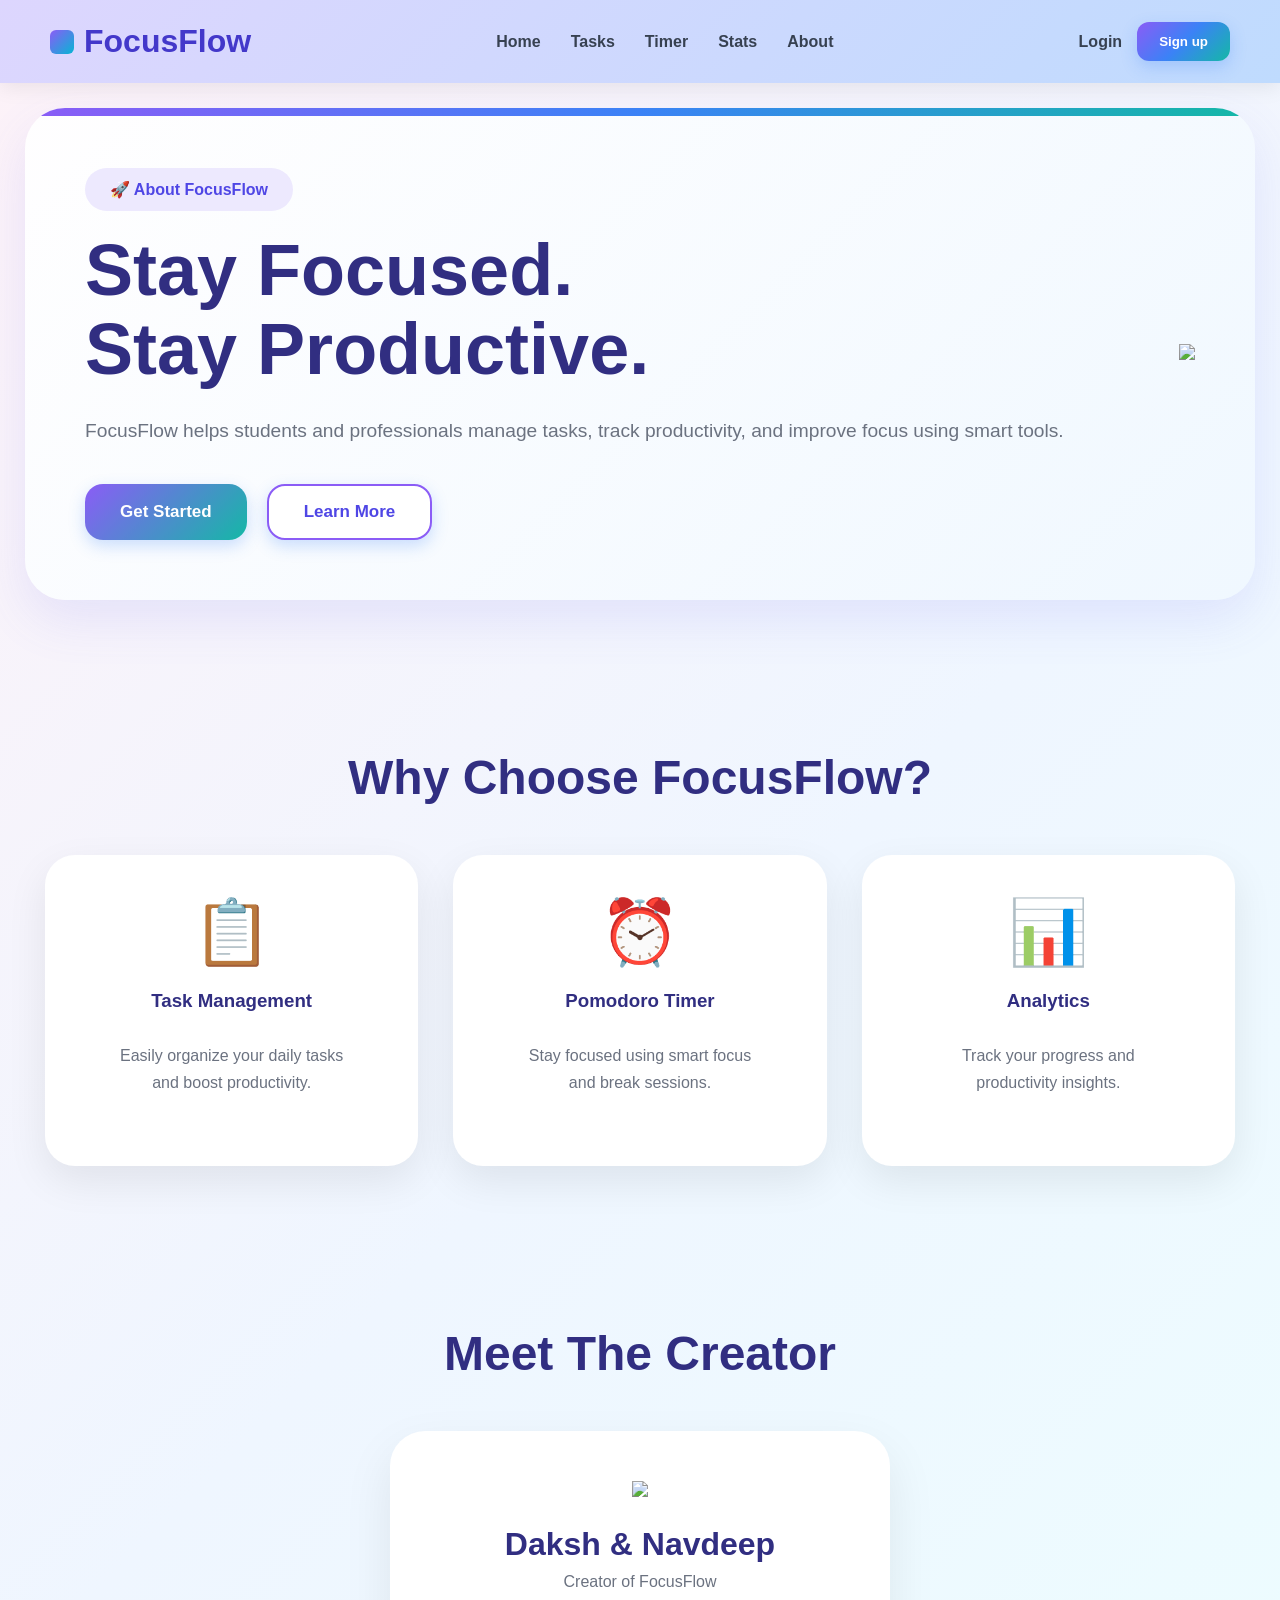
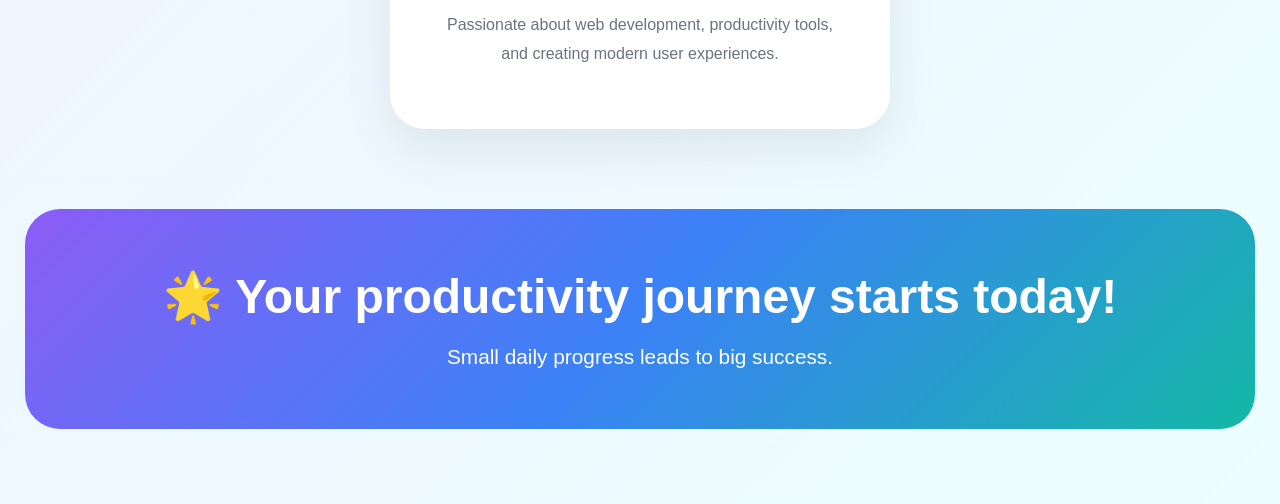
==== commit a63a3983: "Update about.html" ====
--- a/about.html
+++ b/about.html
@@ -28,10 +28,7 @@
 </button>
   </div>
 
-  <div class="actions">
-    <button id="themeToggle">🌙</button>
-    <div class="menu-toggle" id="menuToggle"></div>
-  </div>
+  
 </header>
 <main class="container">
 
--- a/style3.css
+++ b/style3.css
@@ -2876,4 +2876,43 @@
 
   transform:scale(0.95);
 
-}+}
+
+/* =====================================
+   DARK MODE TEXT FIX
+===================================== */
+
+/* NORMAL MODE */
+
+.mini-title{
+
+  color:#4338ca;
+}
+
+.mini-text{
+
+  color:#374151;
+}
+
+/* DARK MODE */
+
+body.dark-mode .mini-title{
+
+  color:#ffffff;
+}
+
+body.dark-mode .mini-text{
+
+  color:#e5e7eb;
+}
+
+/* MINI CARD DARK */
+
+body.dark-mode .mini-card{
+
+  background:#1f2937;
+
+  border:1px solid #374151;
+
+  box-shadow:0 8px 25px rgba(0,0,0,0.4);
+}
